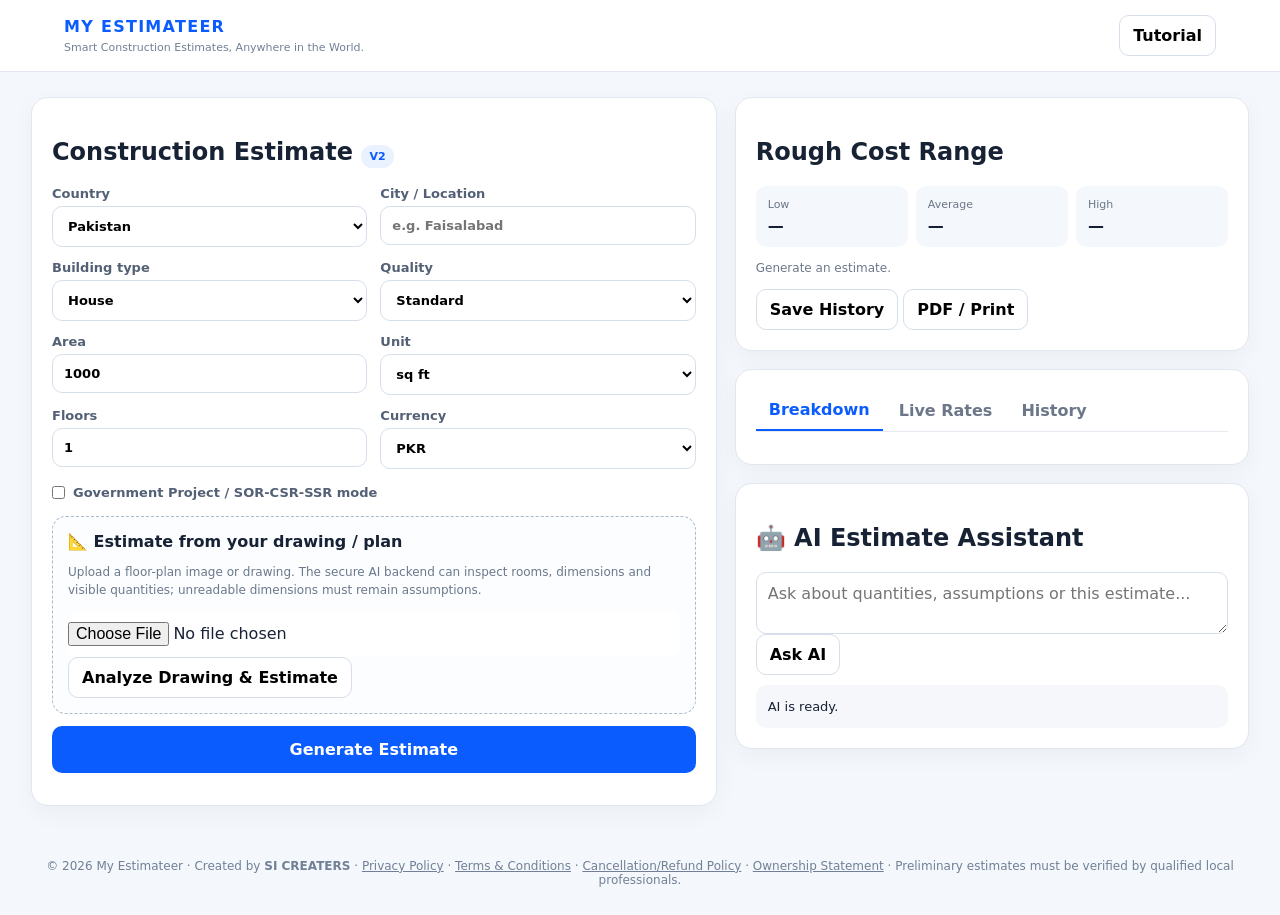
==== index.html @ eec77b11 "Add files via upload" ====
<!doctype html><html><head><meta charset="utf-8"><meta name="viewport" content="width=device-width,initial-scale=1"><meta name="theme-color" content="#0b5cff"><title>My Estimateer</title><link rel="manifest" href="manifest.json"><link rel="stylesheet" href="styles.css"></head><body>
<header><div class="brand"><b>MY ESTIMATEER</b><small>Smart Construction Estimates, Anywhere in the World.</small></div><button id="tutorial">Tutorial</button></header>
<main><section class="card"><h1>Construction Estimate <em>V2</em></h1><div class="grid">
<label>Country<select id="country"></select></label><label>City / Location<input id="city" placeholder="e.g. Faisalabad"></label><label>Building type<select id="type"><option>House</option><option>Commercial</option><option>Industrial</option><option>Government</option><option>Other</option></select></label><label>Quality<select id="quality"><option value="basic">Basic</option><option value="standard" selected>Standard</option><option value="premium">Premium</option></select></label><label>Area<input id="area" type="number" value="1000" min="1"></label><label>Unit<select id="unit"><option value="sqft">sq ft</option><option value="sqm">m²</option><option value="sqyd">sq yd</option></select></label><label>Floors<input id="floors" type="number" value="1" min="1"></label><label>Currency<select id="currency"></select></label></div>
<label class="check"><input id="gov" type="checkbox"> Government Project / SOR-CSR-SSR mode</label>
<div class="upload"><h2>📐 Estimate from your drawing / plan</h2><p>Upload a floor-plan image or drawing. The secure AI backend can inspect rooms, dimensions and visible quantities; unreadable dimensions must remain assumptions.</p><input id="file" type="file" accept="image/*,.pdf"><div id="preview"></div><button id="analyze">Analyze Drawing & Estimate</button></div><button class="primary" id="estimate">Generate Estimate</button><p class="note" id="note"></p></section>
<section class="side"><div class="card"><h2>Rough Cost Range</h2><div class="totals"><div>Low<strong id="low">—</strong></div><div>Average<strong id="avg">—</strong></div><div>High<strong id="high">—</strong></div></div><p id="meta" class="note">Generate an estimate.</p><button id="save">Save History</button> <button id="print">PDF / Print</button></div>
<div class="card"><div class="tabs"><button data-tab="break">Breakdown</button><button data-tab="rates">Live Rates</button><button data-tab="history">History</button></div><div id="break" class="tab active"></div><div id="rates" class="tab"></div><div id="history" class="tab"></div></div>
<div class="card"><h2>🤖 AI Estimate Assistant</h2><textarea id="q" placeholder="Ask about quantities, assumptions or this estimate..."></textarea><button id="ask">Ask AI</button><div id="answer" class="answer">AI is ready.</div></div></section></main>
<footer>© 2026 My Estimateer · Created by <b>SI CREATERS</b> · <a href="privacy-policy.html">Privacy Policy</a> · <a href="terms-and-conditions.html">Terms & Conditions</a> · <a href="refund-policy.html">Cancellation/Refund Policy</a> · <a href="ownership-statement.html">Ownership Statement</a> · Preliminary estimates must be verified by qualified local professionals.</footer><script src="app.js"></script></body></html>
---- styles.css ----
*{box-sizing:border-box}body{margin:0;background:#f4f7fb;color:#182235;font-family:system-ui,Arial}header{position:sticky;top:0;background:#fff;border-bottom:1px solid #e3e8f0;padding:15px 5%;display:flex;justify-content:space-between;align-items:center;z-index:3}.brand b{display:block;color:#0b5cff;letter-spacing:.08em}.brand small{color:#728096;font-size:11px}button,select,input,textarea{font:inherit}button{padding:10px 13px;border:1px solid #d6deea;border-radius:10px;background:#fff;cursor:pointer;font-weight:700}.primary{background:#0b5cff;color:#fff;border:0;width:100%;padding:14px;margin-top:12px}.card{background:#fff;border:1px solid #e1e7f0;border-radius:17px;padding:20px;box-shadow:0 7px 24px #17345a0b}main{max-width:1250px;margin:25px auto;padding:0 16px;display:grid;grid-template-columns:1.2fr .9fr;gap:18px}.grid{display:grid;grid-template-columns:1fr 1fr;gap:13px}label{font-size:13px;font-weight:700;color:#536075}input,select,textarea{display:block;width:100%;margin-top:5px;padding:11px;border:1px solid #d5deeb;border-radius:10px;background:#fff}.check{display:flex;gap:8px;align-items:center;margin:16px 0}.check input{width:auto;margin:0}.upload{margin-top:14px;border:1.5px dashed #aab9ce;padding:15px;border-radius:14px;background:#fbfdff}.upload h2{font-size:16px;margin:0}.upload p,.note{font-size:12px;color:#6c788b;line-height:1.5}.upload input{border:0;padding-left:0}.totals{display:grid;grid-template-columns:repeat(3,1fr);gap:8px}.totals div{background:#f4f7fb;padding:12px;border-radius:10px;font-size:11px;color:#6b7789}.totals strong{display:block;color:#172033;font-size:16px;margin-top:5px}.side{display:grid;gap:18px;align-content:start}.tabs{display:flex;gap:3px;border-bottom:1px solid #e5eaf1}.tabs button{border:0;border-radius:0;color:#6c778a}.tabs button:first-child{color:#0b5cff;border-bottom:2px solid #0b5cff}.tab{display:none;padding-top:12px}.tab.active{display:block}.row,.history{padding:9px 0;border-bottom:1px solid #edf0f5;display:flex;justify-content:space-between;font-size:13px}.rate{padding:10px;border:1px solid #e5eaf1;border-radius:10px;margin-bottom:7px}.rate small{display:block;color:#6c778a}.answer{margin-top:10px;background:#f5f7fb;padding:12px;border-radius:10px;font-size:13px;line-height:1.5}em{font-style:normal;font-size:11px;background:#eaf1ff;color:#0b5cff;padding:5px 8px;border-radius:999px}footer{text-align:center;padding:28px;color:#718096;font-size:12px}@media(max-width:850px){main{grid-template-columns:1fr}.grid{grid-template-columns:1fr}}@media(max-width:450px){.totals{grid-template-columns:1fr}.brand small{display:none}}

.pro-btn{border:0;background:#172033;color:#fff;border-radius:10px;padding:10px 13px;font-weight:800;cursor:pointer}
.plan-badge{background:#eef2f7;padding:6px 9px;border-radius:999px;font-size:11px;font-weight:900}
.plans{display:grid;grid-template-columns:1fr 1fr;gap:10px}.plans>div{border:1px solid #e2e8f1;border-radius:12px;padding:12px}.plans p{font-size:12px;color:#68768a;line-height:1.45;margin-bottom:0}
.ad-slot{margin:12px 0;padding:14px;text-align:center;border:1px dashed #c8d1df;border-radius:10px;background:#fafbfd;color:#8792a2;font-size:11px;min-height:52px;display:grid;place-items:center}
code{font-size:11px}@media(max-width:480px){.plans{grid-template-columns:1fr}}

.legal{max-width:900px;margin:24px auto;line-height:1.65}.legal h1,.legal h2{margin-top:1.2em}.legal a,footer a{color:inherit}.legal p{margin:.7em 0}
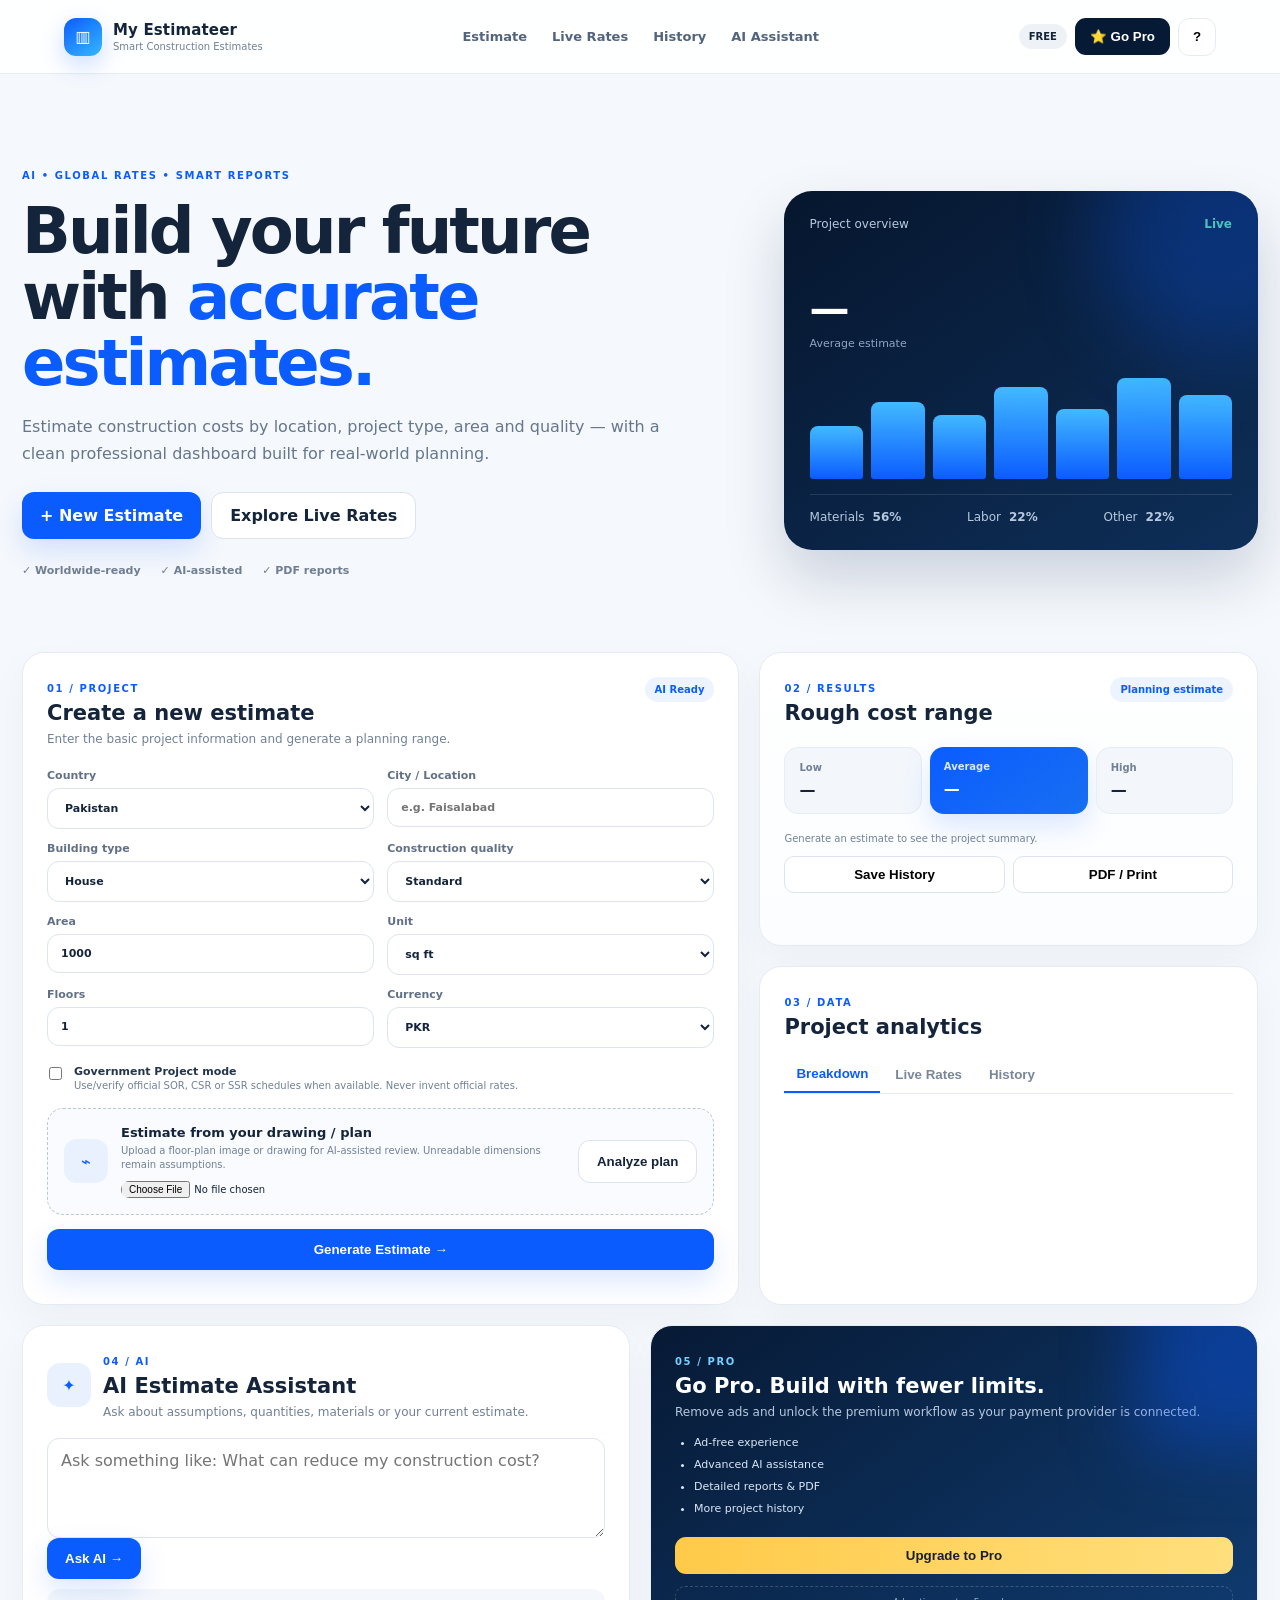
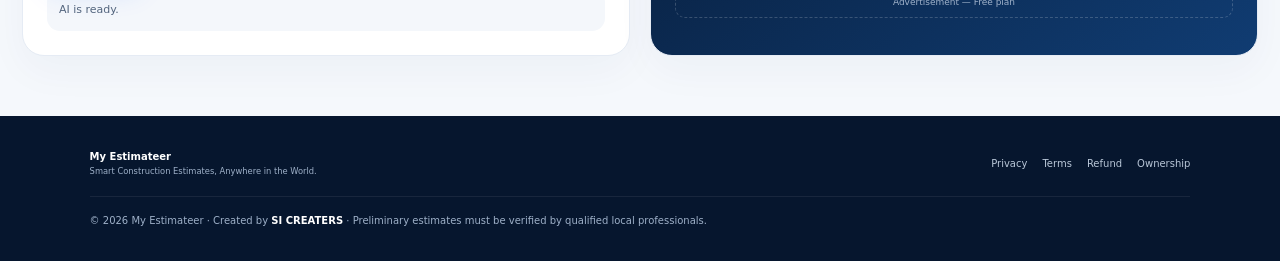
==== commit 655cf393: "Add files via upload" ====
--- a/index.html
+++ b/index.html
@@ -1,10 +1,73 @@
-<!doctype html><html><head><meta charset="utf-8"><meta name="viewport" content="width=device-width,initial-scale=1"><meta name="theme-color" content="#0b5cff"><title>My Estimateer</title><link rel="manifest" href="manifest.json"><link rel="stylesheet" href="styles.css"></head><body>
-<header><div class="brand"><b>MY ESTIMATEER</b><small>Smart Construction Estimates, Anywhere in the World.</small></div><button id="tutorial">Tutorial</button></header>
-<main><section class="card"><h1>Construction Estimate <em>V2</em></h1><div class="grid">
-<label>Country<select id="country"></select></label><label>City / Location<input id="city" placeholder="e.g. Faisalabad"></label><label>Building type<select id="type"><option>House</option><option>Commercial</option><option>Industrial</option><option>Government</option><option>Other</option></select></label><label>Quality<select id="quality"><option value="basic">Basic</option><option value="standard" selected>Standard</option><option value="premium">Premium</option></select></label><label>Area<input id="area" type="number" value="1000" min="1"></label><label>Unit<select id="unit"><option value="sqft">sq ft</option><option value="sqm">m²</option><option value="sqyd">sq yd</option></select></label><label>Floors<input id="floors" type="number" value="1" min="1"></label><label>Currency<select id="currency"></select></label></div>
-<label class="check"><input id="gov" type="checkbox"> Government Project / SOR-CSR-SSR mode</label>
-<div class="upload"><h2>📐 Estimate from your drawing / plan</h2><p>Upload a floor-plan image or drawing. The secure AI backend can inspect rooms, dimensions and visible quantities; unreadable dimensions must remain assumptions.</p><input id="file" type="file" accept="image/*,.pdf"><div id="preview"></div><button id="analyze">Analyze Drawing & Estimate</button></div><button class="primary" id="estimate">Generate Estimate</button><p class="note" id="note"></p></section>
-<section class="side"><div class="card"><h2>Rough Cost Range</h2><div class="totals"><div>Low<strong id="low">—</strong></div><div>Average<strong id="avg">—</strong></div><div>High<strong id="high">—</strong></div></div><p id="meta" class="note">Generate an estimate.</p><button id="save">Save History</button> <button id="print">PDF / Print</button></div>
-<div class="card"><div class="tabs"><button data-tab="break">Breakdown</button><button data-tab="rates">Live Rates</button><button data-tab="history">History</button></div><div id="break" class="tab active"></div><div id="rates" class="tab"></div><div id="history" class="tab"></div></div>
-<div class="card"><h2>🤖 AI Estimate Assistant</h2><textarea id="q" placeholder="Ask about quantities, assumptions or this estimate..."></textarea><button id="ask">Ask AI</button><div id="answer" class="answer">AI is ready.</div></div></section></main>
-<footer>© 2026 My Estimateer · Created by <b>SI CREATERS</b> · <a href="privacy-policy.html">Privacy Policy</a> · <a href="terms-and-conditions.html">Terms & Conditions</a> · <a href="refund-policy.html">Cancellation/Refund Policy</a> · <a href="ownership-statement.html">Ownership Statement</a> · Preliminary estimates must be verified by qualified local professionals.</footer><script src="app.js"></script></body></html>
+<!doctype html>
+<html lang="en">
+<head>
+<meta charset="utf-8"><meta name="viewport" content="width=device-width,initial-scale=1">
+<meta name="theme-color" content="#0b5cff"><title>My Estimateer — Smart Construction Estimates</title>
+<link rel="manifest" href="manifest.json"><link rel="stylesheet" href="styles.css">
+</head>
+<body>
+<div class="app-shell">
+<header class="topbar">
+  <a class="brand" href="#top"><span class="brand-mark">▥</span><span><b>My Estimateer</b><small>Smart Construction Estimates</small></span></a>
+  <nav class="desktop-nav"><a href="#estimate">Estimate</a><a href="#rates-card">Live Rates</a><a href="#history-card">History</a><a href="#assistant">AI Assistant</a></nav>
+  <div class="top-actions"><span id="planBadge" class="plan-badge">FREE</span><button id="proBtn" class="pro-btn">★ Go Pro</button><button id="tutorial" class="icon-btn" aria-label="Tutorial">?</button></div>
+</header>
+
+<section class="hero" id="top">
+  <div class="hero-copy">
+    <span class="eyebrow">AI • GLOBAL RATES • SMART REPORTS</span>
+    <h1>Build your future with <span>accurate estimates.</span></h1>
+    <p>Estimate construction costs by location, project type, area and quality — with a clean professional dashboard built for real-world planning.</p>
+    <div class="hero-actions"><a class="primary hero-btn" href="#estimate">+ New Estimate</a><a class="secondary hero-btn" href="#rates-card">Explore Live Rates</a></div>
+    <div class="hero-trust"><span>✓ Worldwide-ready</span><span>✓ AI-assisted</span><span>✓ PDF reports</span></div>
+  </div>
+  <div class="hero-panel">
+    <div class="mini-panel-head"><span>Project overview</span><b>Live</b></div>
+    <div class="mini-number"><strong id="heroAvg">—</strong><span>Average estimate</span></div>
+    <div class="mini-bars"><i style="height:48%"></i><i style="height:70%"></i><i style="height:58%"></i><i style="height:84%"></i><i style="height:64%"></i><i style="height:92%"></i><i style="height:76%"></i></div>
+    <div class="mini-footer"><span>Materials</span><b>56%</b><span>Labor</span><b>22%</b><span>Other</span><b>22%</b></div>
+  </div>
+</section>
+
+<main class="dashboard" id="estimate">
+<section class="card estimate-card">
+  <div class="section-heading"><div><span class="section-kicker">01 / PROJECT</span><h2>Create a new estimate</h2><p>Enter the basic project information and generate a planning range.</p></div><span class="step-pill">AI Ready</span></div>
+  <div class="form-grid">
+    <label>Country<select id="country"></select></label>
+    <label>City / Location<input id="city" placeholder="e.g. Faisalabad"></label>
+    <label>Building type<select id="type"><option>House</option><option>Commercial</option><option>Industrial</option><option>Government</option><option>Other</option></select></label>
+    <label>Construction quality<select id="quality"><option value="basic">Basic</option><option value="standard" selected>Standard</option><option value="premium">Premium</option></select></label>
+    <label>Area<input id="area" type="number" value="1000" min="1"></label>
+    <label>Unit<select id="unit"><option value="sqft">sq ft</option><option value="sqm">m²</option><option value="sqyd">sq yd</option></select></label>
+    <label>Floors<input id="floors" type="number" value="1" min="1"></label>
+    <label>Currency<select id="currency"></select></label>
+  </div>
+  <label class="check"><input id="gov" type="checkbox"><span><b>Government Project mode</b><small>Use/verify official SOR, CSR or SSR schedules when available. Never invent official rates.</small></span></label>
+  <div class="plan-upload"><div class="upload-icon">⌁</div><div><h3>Estimate from your drawing / plan</h3><p>Upload a floor-plan image or drawing for AI-assisted review. Unreadable dimensions remain assumptions.</p><input id="file" type="file" accept="image/*,.pdf"><div id="preview"></div></div><button id="analyze" class="secondary">Analyze plan</button></div>
+  <button class="primary generate-btn" id="estimate">Generate Estimate →</button><p class="note" id="note"></p>
+</section>
+
+<section class="results-stack">
+  <div class="card result-card">
+    <div class="result-head"><div><span class="section-kicker">02 / RESULTS</span><h2>Rough cost range</h2></div><span class="confidence">Planning estimate</span></div>
+    <div class="totals"><div><span>Low</span><strong id="low">—</strong></div><div class="featured"><span>Average</span><strong id="avg">—</strong></div><div><span>High</span><strong id="high">—</strong></div></div>
+    <p id="meta" class="note">Generate an estimate to see the project summary.</p>
+    <div class="result-actions"><button id="save">Save History</button><button id="print">PDF / Print</button></div>
+  </div>
+  <div class="card analytics-card" id="rates-card">
+    <div class="section-heading compact"><div><span class="section-kicker">03 / DATA</span><h2>Project analytics</h2></div></div>
+    <div class="tabs"><button data-tab="break">Breakdown</button><button data-tab="rates">Live Rates</button><button data-tab="history">History</button></div>
+    <div id="break" class="tab active"></div><div id="rates" class="tab"></div><div id="history" class="tab"></div>
+  </div>
+</section>
+
+<section class="lower-grid">
+  <div class="card assistant-card" id="assistant"><div class="assistant-top"><div class="ai-avatar">✦</div><div><span class="section-kicker">04 / AI</span><h2>AI Estimate Assistant</h2><p>Ask about assumptions, quantities, materials or your current estimate.</p></div></div><textarea id="q" placeholder="Ask something like: What can reduce my construction cost?"></textarea><button id="ask" class="primary">Ask AI →</button><div id="answer" class="answer">AI is ready.</div></div>
+  <div class="card pro-card"><div class="pro-glow"></div><span class="section-kicker">05 / PRO</span><h2>Go Pro. Build with fewer limits.</h2><p>Remove ads and unlock the premium workflow as your payment provider is connected.</p><ul><li>Ad-free experience</li><li>Advanced AI assistance</li><li>Detailed reports & PDF</li><li>More project history</li></ul><button id="upgradeBtn" class="pro-cta">Upgrade to Pro →</button><div id="adSlot" class="ad-slot">Advertisement — Free plan</div></div>
+</section>
+</main>
+
+<footer><div><b>My Estimateer</b><small>Smart Construction Estimates, Anywhere in the World.</small></div><div class="footer-links"><a href="privacy-policy.html">Privacy</a><a href="terms-and-conditions.html">Terms</a><a href="refund-policy.html">Refund</a><a href="ownership-statement.html">Ownership</a></div><p>© 2026 My Estimateer · Created by <b>SI CREATERS</b> · Preliminary estimates must be verified by qualified local professionals.</p></footer>
+</div>
+<script src="app.js"></script>
+</body></html>
--- a/styles.css
+++ b/styles.css
@@ -1,9 +1,3 @@
-*{box-sizing:border-box}body{margin:0;background:#f4f7fb;color:#182235;font-family:system-ui,Arial}header{position:sticky;top:0;background:#fff;border-bottom:1px solid #e3e8f0;padding:15px 5%;display:flex;justify-content:space-between;align-items:center;z-index:3}.brand b{display:block;color:#0b5cff;letter-spacing:.08em}.brand small{color:#728096;font-size:11px}button,select,input,textarea{font:inherit}button{padding:10px 13px;border:1px solid #d6deea;border-radius:10px;background:#fff;cursor:pointer;font-weight:700}.primary{background:#0b5cff;color:#fff;border:0;width:100%;padding:14px;margin-top:12px}.card{background:#fff;border:1px solid #e1e7f0;border-radius:17px;padding:20px;box-shadow:0 7px 24px #17345a0b}main{max-width:1250px;margin:25px auto;padding:0 16px;display:grid;grid-template-columns:1.2fr .9fr;gap:18px}.grid{display:grid;grid-template-columns:1fr 1fr;gap:13px}label{font-size:13px;font-weight:700;color:#536075}input,select,textarea{display:block;width:100%;margin-top:5px;padding:11px;border:1px solid #d5deeb;border-radius:10px;background:#fff}.check{display:flex;gap:8px;align-items:center;margin:16px 0}.check input{width:auto;margin:0}.upload{margin-top:14px;border:1.5px dashed #aab9ce;padding:15px;border-radius:14px;background:#fbfdff}.upload h2{font-size:16px;margin:0}.upload p,.note{font-size:12px;color:#6c788b;line-height:1.5}.upload input{border:0;padding-left:0}.totals{display:grid;grid-template-columns:repeat(3,1fr);gap:8px}.totals div{background:#f4f7fb;padding:12px;border-radius:10px;font-size:11px;color:#6b7789}.totals strong{display:block;color:#172033;font-size:16px;margin-top:5px}.side{display:grid;gap:18px;align-content:start}.tabs{display:flex;gap:3px;border-bottom:1px solid #e5eaf1}.tabs button{border:0;border-radius:0;color:#6c778a}.tabs button:first-child{color:#0b5cff;border-bottom:2px solid #0b5cff}.tab{display:none;padding-top:12px}.tab.active{display:block}.row,.history{padding:9px 0;border-bottom:1px solid #edf0f5;display:flex;justify-content:space-between;font-size:13px}.rate{padding:10px;border:1px solid #e5eaf1;border-radius:10px;margin-bottom:7px}.rate small{display:block;color:#6c778a}.answer{margin-top:10px;background:#f5f7fb;padding:12px;border-radius:10px;font-size:13px;line-height:1.5}em{font-style:normal;font-size:11px;background:#eaf1ff;color:#0b5cff;padding:5px 8px;border-radius:999px}footer{text-align:center;padding:28px;color:#718096;font-size:12px}@media(max-width:850px){main{grid-template-columns:1fr}.grid{grid-template-columns:1fr}}@media(max-width:450px){.totals{grid-template-columns:1fr}.brand small{display:none}}
-
-.pro-btn{border:0;background:#172033;color:#fff;border-radius:10px;padding:10px 13px;font-weight:800;cursor:pointer}
-.plan-badge{background:#eef2f7;padding:6px 9px;border-radius:999px;font-size:11px;font-weight:900}
-.plans{display:grid;grid-template-columns:1fr 1fr;gap:10px}.plans>div{border:1px solid #e2e8f1;border-radius:12px;padding:12px}.plans p{font-size:12px;color:#68768a;line-height:1.45;margin-bottom:0}
-.ad-slot{margin:12px 0;padding:14px;text-align:center;border:1px dashed #c8d1df;border-radius:10px;background:#fafbfd;color:#8792a2;font-size:11px;min-height:52px;display:grid;place-items:center}
-code{font-size:11px}@media(max-width:480px){.plans{grid-template-columns:1fr}}
-
-.legal{max-width:900px;margin:24px auto;line-height:1.65}.legal h1,.legal h2{margin-top:1.2em}.legal a,footer a{color:inherit}.legal p{margin:.7em 0}
+:root{--navy:#071a35;--blue:#0b5cff;--cyan:#38bdf8;--ink:#14243a;--muted:#718096;--line:#e5ebf4;--bg:#f5f8fc;--card:#fff;--soft:#edf4ff;--gold:#ffcc52}*{box-sizing:border-box}html{scroll-behavior:smooth}body{margin:0;background:var(--bg);color:var(--ink);font-family:Inter,ui-sans-serif,system-ui,-apple-system,BlinkMacSystemFont,"Segoe UI",Arial,sans-serif}.app-shell{min-height:100vh}.topbar{height:74px;position:sticky;top:0;z-index:20;display:flex;align-items:center;justify-content:space-between;padding:0 clamp(18px,5vw,72px);background:rgba(255,255,255,.9);backdrop-filter:blur(18px);border-bottom:1px solid rgba(229,235,244,.9)}.brand{display:flex;align-items:center;gap:11px;text-decoration:none;color:var(--ink)}.brand-mark{width:38px;height:38px;display:grid;place-items:center;border-radius:12px;background:linear-gradient(145deg,#0b5cff,#36b8ff);color:white;font-weight:900;box-shadow:0 9px 25px #0b5cff35}.brand b{display:block;font-size:15px;letter-spacing:.01em}.brand small{display:block;color:var(--muted);font-size:10px;margin-top:2px}.desktop-nav{display:flex;gap:25px}.desktop-nav a{color:#52647d;text-decoration:none;font-size:13px;font-weight:700}.desktop-nav a:hover{color:var(--blue)}.top-actions{display:flex;align-items:center;gap:8px}.plan-badge{background:#eef2f7;padding:7px 10px;border-radius:999px;font-size:10px;font-weight:900}.pro-btn,.pro-cta{border:0;background:var(--navy);color:#fff;border-radius:11px;padding:11px 15px;font-weight:800;cursor:pointer}.icon-btn{width:38px;height:38px;border:1px solid var(--line);background:#fff;border-radius:11px;font-weight:900}.hero{max-width:1280px;margin:0 auto;padding:70px 22px 45px;display:grid;grid-template-columns:1.2fr .8fr;gap:50px;align-items:center}.hero-copy{padding:20px 0}.eyebrow,.section-kicker{font-size:10px;letter-spacing:.16em;font-weight:900;color:var(--blue)}.hero h1{font-size:clamp(38px,5vw,66px);line-height:1.03;letter-spacing:-.045em;margin:16px 0}.hero h1 span{color:var(--blue)}.hero p{max-width:650px;color:#66768c;font-size:16px;line-height:1.7}.hero-actions{display:flex;gap:10px;margin:25px 0}.hero-btn{text-decoration:none!important;display:inline-flex!important;align-items:center;justify-content:center;width:auto!important}.primary,.secondary{border-radius:12px;padding:13px 18px;font-weight:800;cursor:pointer;text-decoration:none}.primary{background:var(--blue);color:white;border:0;box-shadow:0 12px 28px #0b5cff25}.secondary{background:#fff;color:var(--ink);border:1px solid #dbe3ef}.hero-trust{display:flex;gap:20px;flex-wrap:wrap;color:#6f7e91;font-size:11px;font-weight:700}.hero-panel{background:linear-gradient(145deg,#06162e,#0e2f59);border-radius:28px;padding:26px;color:#fff;box-shadow:0 28px 60px #08234b2e;min-height:330px;position:relative;overflow:hidden}.hero-panel:after{content:"";position:absolute;width:240px;height:240px;border-radius:50%;background:#0b5cff45;filter:blur(40px);right:-80px;top:-80px}.mini-panel-head,.mini-footer{display:grid;grid-template-columns:1fr auto;gap:8px;font-size:12px;color:#b8c9df}.mini-panel-head b{color:#65e6a5}.mini-number{margin:55px 0 18px}.mini-number strong{display:block;font-size:40px;letter-spacing:-.04em}.mini-number span{font-size:11px;color:#8fa5c2}.mini-bars{height:110px;display:flex;align-items:end;gap:8px}.mini-bars i{display:block;flex:1;border-radius:8px 8px 3px 3px;background:linear-gradient(#42b9ff,#0b5cff)}.mini-footer{grid-template-columns:auto 1fr auto 1fr auto 1fr;margin-top:15px;padding-top:15px;border-top:1px solid #ffffff1c}.dashboard{max-width:1280px;margin:0 auto;padding:10px 22px 60px;display:grid;grid-template-columns:1.18fr .82fr;gap:20px}.card{background:var(--card);border:1px solid var(--line);border-radius:22px;padding:24px;box-shadow:0 15px 40px #16355b0a}.section-heading{display:flex;justify-content:space-between;gap:20px;align-items:flex-start;margin-bottom:20px}.section-heading.compact{margin-bottom:12px}.section-heading h2,.result-head h2,.assistant-card h2,.pro-card h2{font-size:21px;margin:5px 0}.section-heading p,.assistant-card p,.pro-card p{font-size:12px;color:var(--muted);line-height:1.55;margin:0}.step-pill,.confidence{font-size:10px;font-weight:900;background:var(--soft);color:var(--blue);border-radius:999px;padding:7px 10px}.form-grid{display:grid;grid-template-columns:1fr 1fr;gap:13px}label{font-size:11px;font-weight:800;color:#617087}input,select,textarea{font:inherit;display:block;width:100%;margin-top:6px;padding:12px 13px;border:1px solid #dce4ef;border-radius:12px;background:#fff;color:var(--ink);outline:none}input:focus,select:focus,textarea:focus{border-color:#76a4ff;box-shadow:0 0 0 3px #0b5cff10}.check{display:flex;gap:10px;align-items:flex-start;margin:17px 0;color:#23344b}.check input{width:17px;margin:2px 0}.check span{display:grid;gap:2px}.check small{font-size:10px;color:var(--muted);font-weight:500}.plan-upload{display:grid;grid-template-columns:auto 1fr auto;gap:13px;align-items:center;padding:16px;border:1px dashed #b8c7da;background:#f9fbfe;border-radius:16px}.upload-icon,.ai-avatar{width:44px;height:44px;border-radius:13px;display:grid;place-items:center;background:#e9f1ff;color:var(--blue);font-weight:900}.plan-upload h3{font-size:13px;margin:0 0 4px}.plan-upload p{font-size:10px;color:var(--muted);margin:0 0 8px;line-height:1.45}.plan-upload input{border:0;padding:0;background:transparent;font-size:10px}.generate-btn{width:100%;margin-top:14px}.note{font-size:10px;color:var(--muted);line-height:1.5}.results-stack{display:grid;gap:20px}.result-card{background:linear-gradient(180deg,#fff,#fbfdff)}.result-head{display:flex;justify-content:space-between;align-items:start}.totals{display:grid;grid-template-columns:1fr 1.15fr 1fr;gap:8px;margin:17px 0}.totals>div{padding:14px;border-radius:14px;background:#f3f7fc;border:1px solid #e7edf5}.totals span{display:block;font-size:10px;color:#718096;font-weight:800}.totals strong{display:block;font-size:16px;margin-top:7px;letter-spacing:-.02em}.totals .featured{background:linear-gradient(145deg,#0b5cff,#176ff2);color:#fff;border:0;box-shadow:0 12px 28px #0b5cff25}.totals .featured span{color:#dbe8ff}.result-actions{display:flex;gap:8px}.result-actions button{flex:1;padding:10px;border:1px solid #dce4ef;background:#fff;border-radius:10px;font-weight:800}.analytics-card{min-height:310px}.tabs{display:flex;gap:3px;border-bottom:1px solid var(--line)}.tabs button{border:0;background:transparent;padding:10px 12px;color:#7a8799;font-weight:800;cursor:pointer}.tabs button:first-child{color:var(--blue);border-bottom:2px solid var(--blue)}.tab{display:none;padding-top:12px}.tab.active{display:block}.row,.history{padding:10px 0;border-bottom:1px solid #edf1f6;display:flex;justify-content:space-between;font-size:11px}.rate{padding:10px;border:1px solid #e8edf4;border-radius:12px;margin-bottom:7px}.rate small{display:block;color:#718096;margin-top:3px}.lower-grid{grid-column:1/-1;display:grid;grid-template-columns:1fr 1fr;gap:20px}.assistant-top{display:flex;gap:12px;align-items:center}.assistant-card textarea{min-height:100px;resize:vertical;margin-top:17px}.answer{margin-top:10px;background:#f4f7fb;border-radius:13px;padding:12px;font-size:11px;line-height:1.6;color:#52647d}.pro-card{position:relative;overflow:hidden;background:linear-gradient(145deg,#071a35,#103c72);color:#fff}.pro-card .section-kicker{color:#79cfff}.pro-card p{color:#b8c9df}.pro-card ul{padding-left:19px;color:#dbe7f6;font-size:11px;line-height:2}.pro-cta{background:linear-gradient(90deg,#ffca48,#ffdf7d);color:#172033;width:100%;margin-top:6px}.pro-glow{position:absolute;width:190px;height:190px;background:#0b5cff60;filter:blur(35px);right:-70px;top:-70px}.ad-slot{margin-top:12px;padding:10px;text-align:center;border:1px dashed #ffffff30;border-radius:10px;color:#9fb1c9;font-size:9px}.hidden{display:none!important}footer{background:#06162e;color:#9eb0c8;padding:35px clamp(22px,7vw,90px);display:grid;grid-template-columns:1fr auto;gap:20px;align-items:center;font-size:10px}footer b{color:#fff}footer small{display:block;margin-top:4px}.footer-links{display:flex;gap:15px}.footer-links a{color:#b9c7d8;text-decoration:none}.footer-links a:hover{color:#fff}footer p{grid-column:1/-1;margin:0;border-top:1px solid #ffffff12;padding-top:18px}
+@media(max-width:980px){.desktop-nav{display:none}.hero{grid-template-columns:1fr}.hero-panel{max-width:620px}.dashboard{grid-template-columns:1fr}.lower-grid{grid-column:auto;grid-template-columns:1fr}.results-stack{grid-template-columns:1fr 1fr;grid-column:1/-1}.estimate-card{grid-column:1/-1}}
+@media(max-width:680px){.topbar{height:64px;padding:0 14px}.brand small{display:none}.pro-btn{padding:9px 11px;font-size:11px}.hero{padding:38px 15px 25px}.hero h1{font-size:39px}.hero p{font-size:14px}.hero-actions{flex-direction:column}.hero-btn{width:100%!important}.dashboard{padding:8px 15px 40px}.card{padding:18px;border-radius:18px}.form-grid{grid-template-columns:1fr}.plan-upload{grid-template-columns:auto 1fr}.plan-upload button{grid-column:1/-1;width:100%}.results-stack{grid-template-columns:1fr;grid-column:auto}.lower-grid{grid-column:auto}.totals strong{font-size:13px}.footer-links{flex-wrap:wrap}footer{grid-template-columns:1fr}}
